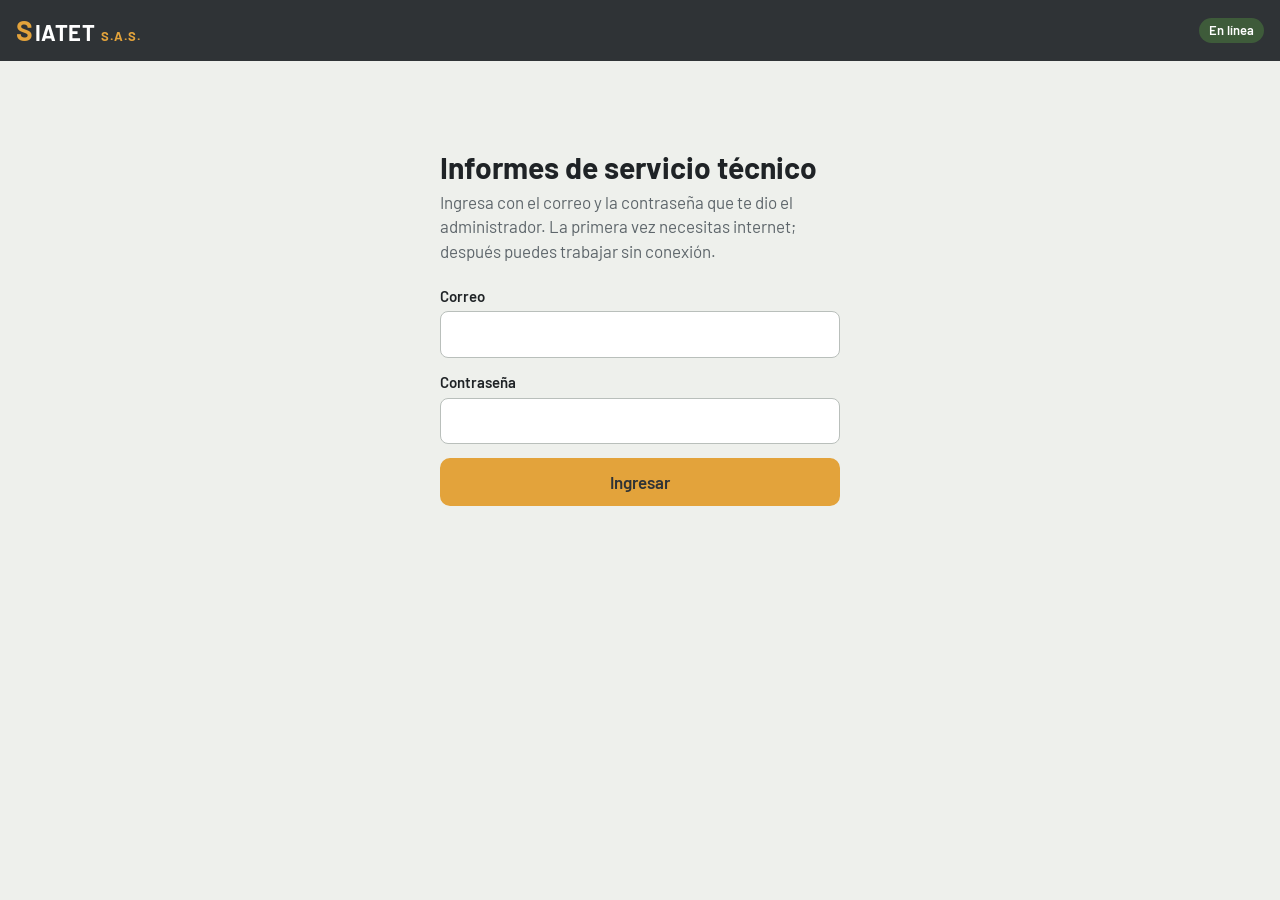
==== public/index.html @ 8f609767 "Aplicativo SIATET S.A.S." ====
<!DOCTYPE html>
<html lang="es">
<head>
  <meta charset="UTF-8">
  <meta name="viewport" content="width=device-width, initial-scale=1, viewport-fit=cover">
  <meta name="theme-color" content="#2F3336">
  <meta name="apple-mobile-web-app-capable" content="yes">
  <meta name="apple-mobile-web-app-status-bar-style" content="black-translucent">
  <meta name="apple-mobile-web-app-title" content="SIATET">
  <title>SIATET · Informes de servicio</title>
  <link rel="manifest" href="manifest.json">
  <link rel="icon" href="icons/icon-192.png">
  <link rel="apple-touch-icon" href="icons/apple-touch-icon.png">
  <link rel="stylesheet" href="css/estilos.css">
</head>
<body>
  <header class="barra">
    <div class="marca"><span class="s">S</span>IATET<small>S.A.S.</small></div>
    <span id="estado-red" class="estado-red">En línea</span>
    <a id="btn-panel" class="boton-barra" href="admin.html" hidden style="text-decoration:none">Panel</a>
    <button id="btn-cancelar" class="boton-barra" hidden>Cancelar</button>
  </header>
  <div id="barra-actualizacion" hidden>
    <span>Hay una nueva versión de la app.</span>
    <button type="button">Actualizar</button>
  </div>

  <main>
    <!-- Cargando -->
    <section id="pantalla-cargando">
      <p class="vacio">Cargando…</p>
    </section>

    <!-- Ingreso -->
    <section id="pantalla-ingreso" hidden>
      <form id="form-ingreso" class="ingreso" novalidate>
        <h1>Informes de servicio técnico</h1>
        <p>Ingresa con el correo y la contraseña que te dio el administrador. La primera vez necesitas internet; después puedes trabajar sin conexión.</p>
        <label class="campo"><span>Correo</span><input type="email" id="ing-correo" autocomplete="username" required></label>
        <label class="campo"><span>Contraseña</span><input type="password" id="ing-clave" autocomplete="current-password" required></label>
        <button class="boton primario ancho" type="submit">Ingresar</button>
      </form>
    </section>

    <!-- Inicio -->
    <section id="pantalla-inicio" hidden>
      <p class="saludo" id="saludo"></p>
      <p class="sub">Llena el informe en el sitio, pide la firma y descárgalo. Se guarda en la base de datos apenas haya internet.</p>
      <button id="btn-nuevo" class="boton primario ancho">Nuevo informe</button>
      <button id="btn-instalar" class="boton ancho instalar" hidden>Instalar la app en este dispositivo</button>
      <p id="nota-ios" class="nota" hidden>Para instalar en iPhone: toca el botón Compartir de Safari y luego “Agregar a inicio”.</p>

      <div class="resumen-sync" id="resumen-sync"></div>
      <ul class="lista" id="lista-informes"></ul>

      <div class="pie-app">
        <span id="info-formato"></span>
        <button id="btn-salir" class="boton pequeno">Cerrar sesión</button>
      </div>
    </section>

    <!-- Formulario -->
    <section id="pantalla-formulario" hidden>
      <form id="form-informe" novalidate>
        <div class="hoja"><div class="hoja-interior" id="hoja"></div></div>
        <div class="fila-botones">
          <button type="submit" class="boton primario ancho">Guardar informe</button>
        </div>
        <p class="nota">Se guarda primero en este celular. Cuando haya internet se envía solo a la base de datos.</p>
      </form>
    </section>

    <!-- Informe guardado -->
    <section id="pantalla-guardado" hidden>
      <div class="confirmacion">
        <div class="sello">✓</div>
        <h2 id="guardado-titulo"></h2>
        <p id="guardado-estado"></p>
        <div class="fila-botones" style="justify-content:center">
          <button id="btn-descargar" class="boton primario">Descargar PDF</button>
          <button id="btn-compartir" class="boton">Compartir PDF</button>
        </div>
        <div class="fila-botones" style="justify-content:center">
          <button id="btn-otro" class="boton pequeno">Hacer otro informe</button>
          <button id="btn-volver" class="boton pequeno">Volver al inicio</button>
        </div>
      </div>
    </section>
  </main>

  <dialog id="dialogo-informe">
    <h3 id="dlg-titulo"></h3>
    <p id="dlg-detalle" class="nota"></p>
    <div class="fila-botones">
      <button id="dlg-descargar" class="boton primario pequeno">Descargar PDF</button>
      <button id="dlg-compartir" class="boton pequeno">Compartir</button>
      <button id="dlg-cerrar" class="boton pequeno">Cerrar</button>
    </div>
  </dialog>

  <script src="js/libs/firebase-app-compat.js"></script>
  <script src="js/libs/firebase-auth-compat.js"></script>
  <script src="js/libs/firebase-firestore-compat.js"></script>
  <script src="js/libs/jspdf.umd.min.js"></script>
  <script src="js/libs/signature_pad.umd.min.js"></script>
  <script src="js/firebase-config.js"></script>
  <script src="js/formato-base.js"></script>
  <script src="js/comun.js"></script>
  <script src="js/pdf.js"></script>
  <script src="js/app.js"></script>
</body>
</html>
---- public/css/estilos.css ----
@font-face { font-family: "Barlow"; font-weight: 400; font-display: swap; src: url("../fonts/barlow-latin-400-normal.woff2") format("woff2"); }
@font-face { font-family: "Barlow"; font-weight: 500; font-display: swap; src: url("../fonts/barlow-latin-500-normal.woff2") format("woff2"); }
@font-face { font-family: "Barlow"; font-weight: 600; font-display: swap; src: url("../fonts/barlow-latin-600-normal.woff2") format("woff2"); }
@font-face { font-family: "Barlow"; font-weight: 700; font-display: swap; src: url("../fonts/barlow-latin-700-normal.woff2") format("woff2"); }

:root {
  color-scheme: light;
  --grafito: #2F3336;
  --naranja: #E3A33B;
  --naranja-hondo: #B87A18;
  --verde-hoja: #DCE9CF;
  --verde-linea: #3E5B3A;
  --fondo: #EEF0EC;
  --papel: #FFFFFF;
  --texto: #1F2326;
  --suave: #5E666B;
  --error: #B3261E;
  --radio: 10px;
  --seguro-arriba: env(safe-area-inset-top, 0px);
  --seguro-abajo: env(safe-area-inset-bottom, 0px);
}

* { box-sizing: border-box; }
html, body { margin: 0; }
body {
  font-family: "Barlow", system-ui, -apple-system, "Segoe UI", Roboto, sans-serif;
  font-size: 17px;
  line-height: 1.45;
  color: var(--texto);
  background: var(--fondo);
  -webkit-tap-highlight-color: transparent;
  padding-bottom: var(--seguro-abajo);
}
[hidden] { display: none !important; }
button, input, select, textarea { font: inherit; color: inherit; }
:focus-visible { outline: 3px solid var(--naranja); outline-offset: 2px; }

/* ---------- Barra superior ---------- */
.barra {
  position: sticky; top: 0; z-index: 10;
  background: var(--grafito); color: #fff;
  padding: calc(10px + var(--seguro-arriba)) 16px 10px;
  display: flex; align-items: center; gap: 12px;
}
.marca { display: flex; align-items: baseline; gap: 1px; font-weight: 700; font-size: 22px; letter-spacing: .5px; margin-right: auto; }
.marca .s { color: var(--naranja); font-size: 28px; }
.marca small { color: var(--naranja); font-size: 13px; margin-left: 5px; }
.estado-red { font-size: 13px; font-weight: 600; padding: 3px 10px; border-radius: 99px; background: #3E5B3A; }
.estado-red.sin-conexion { background: #7A4B0B; }
.boton-barra { background: none; border: 1px solid rgba(255,255,255,.35); color: #fff; border-radius: 8px; padding: 5px 10px; font-size: 14px; cursor: pointer; white-space: nowrap; text-decoration: none; }
.estado-red { white-space: nowrap; }
.acciones-barra { display: flex; gap: 8px; align-items: center; }
.barra { flex-wrap: wrap; row-gap: 10px; }
html, body { overflow-x: hidden; }
@media (max-width: 560px) {
  .marca { font-size: 20px; }
  .marca .s { font-size: 25px; }
  .marca small { font-size: 12px; }
  /* En el celular los botones del panel bajan a una segunda fila */
  .acciones-barra { width: 100%; justify-content: flex-end; }
  .acciones-barra .boton-barra { padding: 7px 14px; }
}

#barra-actualizacion {
  background: var(--naranja); color: var(--grafito);
  padding: 10px 16px; display: flex; gap: 12px; align-items: center; justify-content: space-between;
  font-weight: 600;
}
#barra-actualizacion button { background: var(--grafito); color: #fff; border: 0; border-radius: 8px; padding: 6px 14px; font-weight: 600; cursor: pointer; }

main { max-width: 760px; margin: 0 auto; padding: 18px 14px 40px; }

/* ---------- Botones ---------- */
.boton {
  display: inline-flex; align-items: center; justify-content: center; gap: 8px;
  min-height: 48px; padding: 0 20px; border-radius: var(--radio);
  border: 2px solid var(--grafito); background: var(--papel); color: var(--grafito);
  font-weight: 600; cursor: pointer; text-decoration: none;
}
.boton.primario { background: var(--naranja); border-color: var(--naranja); color: var(--grafito); }
.boton.primario:active { background: var(--naranja-hondo); }
.boton.ancho { width: 100%; }
.boton.pequeno { min-height: 36px; padding: 0 12px; font-size: 15px; }
.boton.peligro { border-color: var(--error); color: var(--error); }
.boton:disabled { opacity: .5; cursor: not-allowed; }
.fila-botones { display: flex; flex-wrap: wrap; gap: 10px; margin-top: 16px; }

/* ---------- Ingreso ---------- */
.ingreso { max-width: 400px; margin: 8vh auto 0; }
.ingreso h1 { font-size: 30px; line-height: 1.1; margin: 0 0 6px; }
.ingreso p { color: var(--suave); margin: 0 0 22px; }

/* ---------- Campos ---------- */
label.campo { display: block; margin-bottom: 14px; }
label.campo > span { display: block; font-weight: 600; font-size: 15px; margin-bottom: 4px; }
label.campo > span .req { color: var(--naranja-hondo); }
input[type=text], input[type=email], input[type=password], input[type=date], input[type=number], select, textarea {
  width: 100%; min-height: 46px; padding: 10px 12px;
  border: 1.5px solid #B9BFBB; border-radius: 8px; background: var(--papel);
}
textarea { min-height: 110px; resize: vertical; line-height: 1.4; }
input:focus, select:focus, textarea:focus { border-color: var(--verde-linea); outline: none; box-shadow: 0 0 0 3px rgba(62,91,58,.18); }
.invalido { border-color: var(--error) !important; }

/* ---------- La hoja: replica el formato en papel ---------- */
.hoja {
  background: var(--verde-hoja);
  padding: 10px;
  border-radius: 4px;
}
.hoja-interior {
  background: var(--papel);
  border: 2px solid var(--verde-linea);
  padding: 18px 16px 22px;
}
.hoja-encabezado { display: flex; align-items: center; gap: 12px; margin-bottom: 4px; }
.hoja-encabezado img { max-height: 48px; max-width: 90px; margin-left: auto; }
.hoja-nombre { font-weight: 700; font-size: 24px; line-height: 1; }
.hoja-nombre .s { color: var(--naranja); font-size: 32px; }
.hoja-nombre .resto { color: var(--naranja); font-size: 16px; }
.hoja-desc { font-size: 11px; color: var(--suave); }
.hoja-titulo { text-align: center; font-weight: 700; font-size: 18px; margin: 14px 0 12px; }
.hoja-numero { text-align: right; font-size: 14px; color: var(--verde-linea); font-weight: 600; margin-top: -8px; }

.tabla-datos { display: grid; grid-template-columns: 1fr 1fr; border-top: 1.5px solid var(--grafito); border-left: 1.5px solid var(--grafito); }
.celda { border-right: 1.5px solid var(--grafito); border-bottom: 1.5px solid var(--grafito); padding: 6px 8px; grid-column: span 2; }
.celda.media { grid-column: span 1; }
.celda label { display: block; font-weight: 600; font-size: 14px; }
.celda input { border: 0; border-bottom: 1px dashed #B9BFBB; border-radius: 0; min-height: 38px; padding: 4px 2px; background: transparent; }
.celda input:focus { box-shadow: none; border-bottom: 2px solid var(--naranja); }
@media (max-width: 520px) { .celda.media { grid-column: span 2; } }

.seccion { border: 1.5px solid var(--grafito); border-top: 0; padding: 8px; }
.seccion:first-of-type { border-top: 1.5px solid var(--grafito); margin-top: 12px; }
.seccion label { font-weight: 600; font-size: 15px; display: block; margin-bottom: 4px; }
.seccion textarea { border: 0; background: repeating-linear-gradient(transparent 0 27px, #E3E6E1 27px 28px); line-height: 28px; padding: 0 4px; min-height: 112px; }
.seccion textarea:focus { box-shadow: none; }

.firmas { display: grid; grid-template-columns: 1fr 1fr; gap: 18px; margin-top: 22px; }
@media (max-width: 640px) { .firmas { grid-template-columns: 1fr; } }
.firma h3 { font-size: 15px; font-weight: 700; margin: 0 0 6px; }
.lienzo-firma {
  position: relative; height: 170px; border: 1.5px dashed var(--suave); border-radius: 8px; background: #FAFBF9;
  touch-action: none;
}
.lienzo-firma canvas { width: 100%; height: 100%; display: block; border-radius: 8px; }
.lienzo-firma .guia { position: absolute; left: 14px; right: 14px; bottom: 34px; border-bottom: 1.5px solid var(--grafito); pointer-events: none; }
.lienzo-firma .pista { position: absolute; left: 0; right: 0; bottom: 10px; text-align: center; font-size: 13px; color: var(--suave); pointer-events: none; }
.lienzo-firma.firmado .pista { display: none; }
.firma .boton { margin-top: 6px; }
.firma label.campo { margin-top: 10px; margin-bottom: 8px; }

/* ---------- Inicio y lista de informes ---------- */
.saludo { font-size: 26px; font-weight: 700; margin: 4px 0 2px; }
.sub { color: var(--suave); margin: 0 0 18px; }
.resumen-sync { display: flex; gap: 10px; margin: 18px 0 8px; font-size: 15px; color: var(--suave); }
.lista { list-style: none; padding: 0; margin: 0; border-top: 1px solid #D5DAD3; }
.informe-item {
  display: grid; grid-template-columns: 1fr auto; gap: 2px 12px; align-items: center;
  padding: 12px 4px; border-bottom: 1px solid #D5DAD3; cursor: pointer; background: none; width: 100%; text-align: left; border-left: 0; border-right: 0; border-top: 0;
}
.informe-item:hover { background: rgba(255,255,255,.6); }
.informe-item .num { font-weight: 700; }
.informe-item .det { grid-column: 1; color: var(--suave); font-size: 15px; }
.chip { font-size: 13px; font-weight: 600; padding: 2px 10px; border-radius: 99px; white-space: nowrap; grid-row: span 2; }
.chip.pendiente { background: #FBE9C8; color: #7A4B0B; }
.chip.sincronizado { background: #D9EBD3; color: #2D4A2A; }
.vacio { padding: 28px 8px; color: var(--suave); text-align: center; }

.pie-app { margin-top: 28px; font-size: 13px; color: var(--suave); display: flex; justify-content: space-between; flex-wrap: wrap; gap: 8px; }
.instalar { margin-top: 12px; }

/* ---------- Informe guardado ---------- */
.confirmacion { text-align: center; padding-top: 6vh; }
.confirmacion .sello {
  width: 84px; height: 84px; margin: 0 auto 16px; border-radius: 50%;
  background: var(--naranja); color: var(--grafito); display: grid; place-items: center; font-size: 42px; font-weight: 700;
}
.confirmacion h2 { margin: 0 0 6px; font-size: 26px; }
.confirmacion p { color: var(--suave); margin: 0 auto 8px; max-width: 420px; }

/* ---------- Modal ---------- */
dialog { border: 0; border-radius: 12px; padding: 20px; max-width: 420px; width: calc(100% - 32px); }
dialog::backdrop { background: rgba(31,35,38,.55); }
dialog h3 { margin: 0 0 6px; }

/* ---------- Avisos ---------- */
#avisos { position: fixed; left: 12px; right: 12px; bottom: calc(16px + var(--seguro-abajo)); z-index: 50; display: grid; gap: 8px; justify-items: center; pointer-events: none; }
.aviso { background: var(--grafito); color: #fff; padding: 10px 16px; border-radius: 8px; max-width: 520px; font-weight: 500; box-shadow: 0 4px 16px rgba(0,0,0,.2); }
.aviso-error { background: var(--error); }
.aviso-ok { background: var(--verde-linea); }

/* ---------- Panel de administración ---------- */
.pestanas { display: flex; gap: 4px; border-bottom: 2px solid var(--grafito); margin-bottom: 18px; overflow-x: auto; }
.pestanas button { background: none; border: 0; padding: 10px 16px; font-weight: 600; color: var(--suave); cursor: pointer; border-radius: 8px 8px 0 0; white-space: nowrap; }
.pestanas button[aria-selected=true] { background: var(--grafito); color: #fff; }
.bloque { background: var(--papel); border-radius: var(--radio); padding: 16px; margin-bottom: 16px; border: 1px solid #D5DAD3; }
.bloque h2 { font-size: 19px; margin: 0 0 4px; }
.bloque > p { color: var(--suave); margin: 0 0 14px; font-size: 15px; }
.rejilla { display: grid; grid-template-columns: repeat(auto-fit, minmax(200px, 1fr)); gap: 0 14px; }
.editor-fila { display: grid; grid-template-columns: 1fr 120px 130px auto; gap: 8px; align-items: center; padding: 8px 0; border-bottom: 1px solid #E6E9E4; }
.editor-fila.seccion-fila { grid-template-columns: 1fr 100px auto; }
.editor-fila .acciones { display: flex; gap: 4px; align-items: center; }
.editor-fila .acciones button { width: 36px; height: 36px; border-radius: 8px; border: 1px solid #B9BFBB; background: #fff; cursor: pointer; font-size: 16px; }
.editor-fila .acciones button.quitar { color: var(--error); }
.editor-fila .oblig { font-size: 13px; display: flex; align-items: center; gap: 4px; white-space: nowrap; }
.editor-fila input, .editor-fila select { min-height: 40px; padding: 6px 8px; }
@media (max-width: 640px) {
  .editor-fila, .editor-fila.seccion-fila { grid-template-columns: 1fr 1fr; }
  .editor-fila > :first-child { grid-column: span 2; }
}
.colores { display: flex; gap: 16px; flex-wrap: wrap; }
.colores label { display: flex; align-items: center; gap: 8px; font-size: 15px; }
.colores input[type=color] { width: 44px; height: 36px; border: 1px solid #B9BFBB; border-radius: 6px; padding: 2px; background: #fff; }
.logo-vista { max-height: 70px; max-width: 160px; display: block; margin: 6px 0 10px; }
.version-actual { font-weight: 700; color: var(--verde-linea); }
.tabla-informes { width: 100%; border-collapse: collapse; font-size: 15px; }
.tabla-informes th, .tabla-informes td { text-align: left; padding: 8px 6px; border-bottom: 1px solid #E6E9E4; vertical-align: top; }
.tabla-informes th { font-size: 13px; color: var(--suave); }
.desplazable { overflow-x: auto; }
.nota { font-size: 14px; color: var(--suave); }

@media (prefers-reduced-motion: no-preference) {
  .confirmacion .sello { animation: sello .45s cubic-bezier(.2,1.4,.4,1); }
  @keyframes sello { from { transform: scale(.4) rotate(-20deg); opacity: 0; } to { transform: none; opacity: 1; } }
}
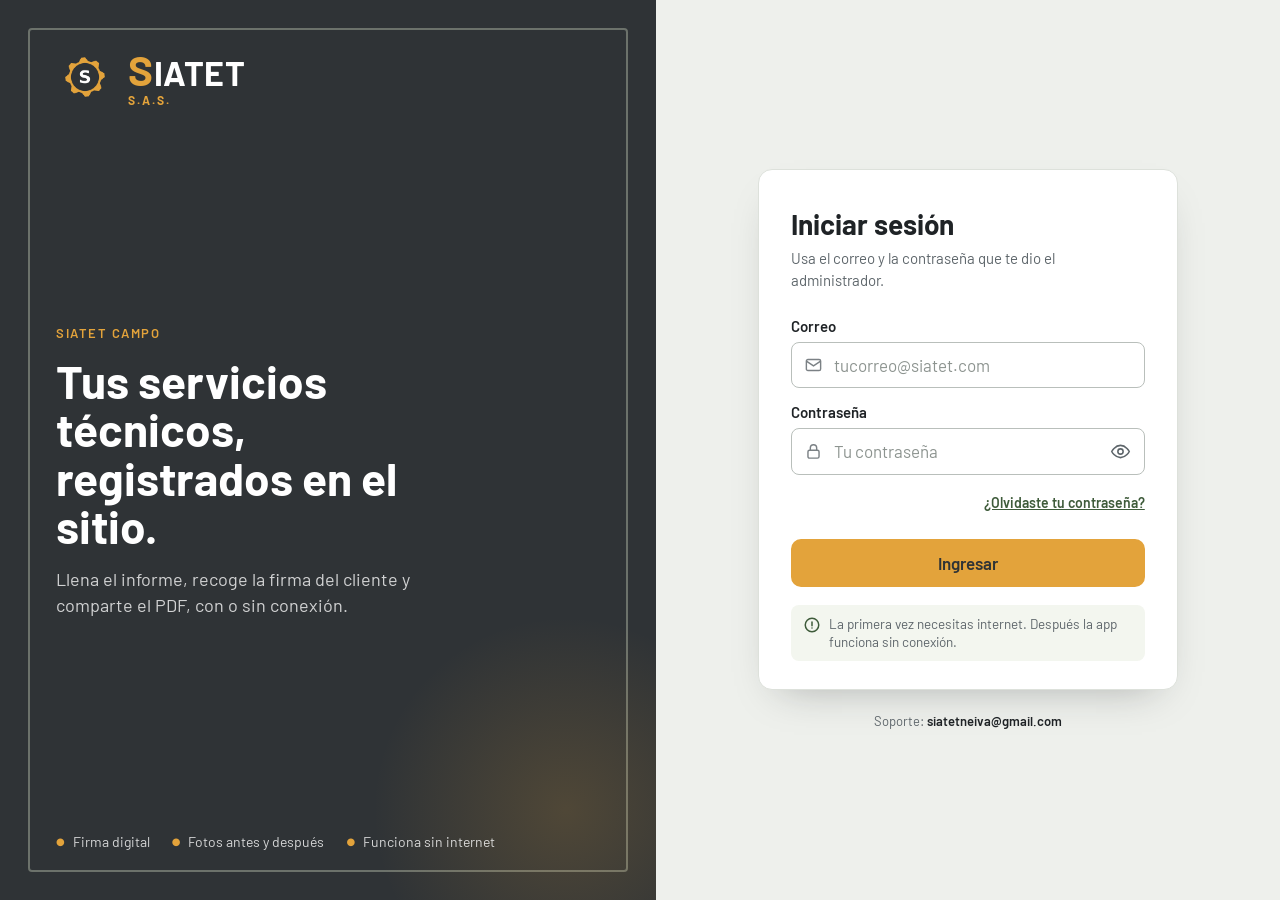
==== commit 6b45dcee: "Versión 1.13.3: version mas actualizada" ====
--- a/public/index.html
+++ b/public/index.html
@@ -14,48 +14,276 @@
   <link rel="stylesheet" href="css/estilos.css">
 </head>
 <body>
+  <svg width="0" height="0" style="position:absolute" aria-hidden="true">
+    <symbol id="i-menu" viewBox="0 0 24 24"><path d="M4 7h16M4 12h16M4 17h16"/></symbol>
+    <symbol id="i-cerrar" viewBox="0 0 24 24"><path d="M6 6l12 12M18 6L6 18"/></symbol>
+    <symbol id="i-tablero" viewBox="0 0 24 24"><rect x="3" y="3" width="8" height="10" rx="1.5"/><rect x="13" y="3" width="8" height="6" rx="1.5"/><rect x="13" y="11" width="8" height="10" rx="1.5"/><rect x="3" y="15" width="8" height="6" rx="1.5"/></symbol>
+    <symbol id="i-informe" viewBox="0 0 24 24"><path d="M14 3H7a2 2 0 0 0-2 2v14a2 2 0 0 0 2 2h10a2 2 0 0 0 2-2V8z"/><path d="M14 3v5h5M12 11v6M9 14h6"/></symbol>
+    <symbol id="i-escudo" viewBox="0 0 24 24"><path d="M12 3l8 3v6c0 4.500-3.200 8-8 9-4.800-1-8-4.500-8-9V6z"/><path d="M9 12l2 2 4-4"/></symbol>
+    <symbol id="i-reloj" viewBox="0 0 24 24"><circle cx="12" cy="12" r="9"/><path d="M12 7v5l3 2"/></symbol>
+    <symbol id="i-flecha" viewBox="0 0 24 24"><path d="M6 9l6 6 6-6"/></symbol>
+    <symbol id="i-qr" viewBox="0 0 24 24"><rect x="3" y="3" width="7" height="7" rx="1"/><rect x="14" y="3" width="7" height="7" rx="1"/><rect x="3" y="14" width="7" height="7" rx="1"/><path d="M14 14h3v3M21 14v7h-4M14 21v-1"/></symbol>
+    <symbol id="i-check" viewBox="0 0 24 24"><circle cx="12" cy="12" r="9"/><path d="M8 12l3 3 5-6"/></symbol>
+    <symbol id="i-lapiz" viewBox="0 0 24 24"><path d="M4 20h4L19 9l-4-4L4 16z"/><path d="M13 7l4 4"/></symbol>
+    <symbol id="i-personas" viewBox="0 0 24 24"><circle cx="9" cy="8" r="3.5"/><path d="M2.500 20a6.500 6.500 0 0 1 13 0M16 4.800a3.500 3.500 0 0 1 0 6.400M18 14.500a6.500 6.500 0 0 1 3.500 5.500"/></symbol>
+    <symbol id="i-barras" viewBox="0 0 24 24"><path d="M4 20V4M4 20h16M8 16v-4M12 16V8M16 16v-6"/></symbol>
+    <symbol id="i-permiso" viewBox="0 0 24 24"><rect x="3" y="5" width="18" height="16" rx="2"/><path d="M3 10h18M8 3v4M16 3v4M9 15l2 2 4-4"/></symbol>
+    <symbol id="i-salir" viewBox="0 0 24 24"><path d="M10 4H6a2 2 0 0 0-2 2v12a2 2 0 0 0 2 2h4M15 8l4 4-4 4M19 12H9"/></symbol>
+    <symbol id="i-incapacidad" viewBox="0 0 24 24"><rect x="4" y="3" width="16" height="18" rx="2"/><path d="M12 8v6M9 11h6M8 17h8"/></symbol>
+    <symbol id="i-mas" viewBox="0 0 24 24"><path d="M12 5v14M5 12h14"/></symbol>
+  </svg>
   <header class="barra">
+    <button id="btn-menu" class="boton-menu" type="button" aria-label="Abrir menú" aria-controls="menu" aria-expanded="false" hidden><svg class="icono" aria-hidden="true"><use href="#i-menu"/></svg></button>
     <div class="marca"><span class="s">S</span>IATET<small>S.A.S.</small></div>
     <span id="estado-red" class="estado-red">En línea</span>
-    <a id="btn-panel" class="boton-barra" href="admin.html" hidden style="text-decoration:none">Panel</a>
     <button id="btn-cancelar" class="boton-barra" hidden>Cancelar</button>
   </header>
+  <div id="menu-fondo" class="menu-fondo" hidden></div>
+  <nav id="menu" class="menu" aria-label="Menú principal">
+    <div class="menu-cabeza">
+      <div class="menu-cabeza-fila">
+        <div class="marca"><span class="s">S</span>IATET</div>
+        <button id="menu-cerrar" class="boton-menu" type="button" aria-label="Cerrar menú"><svg class="icono" aria-hidden="true"><use href="#i-cerrar"/></svg></button>
+      </div>
+      <div class="menu-usuario">
+        <span class="menu-iniciales" id="menu-iniciales" aria-hidden="true"></span>
+        <div><div class="menu-nombre" id="menu-nombre"></div><div class="menu-rol" id="menu-rol"></div></div>
+      </div>
+    </div>
+    <div class="menu-lista">
+      <button class="menu-item" type="button" data-ir="inicio"><svg class="icono" aria-hidden="true"><use href="#i-tablero"/></svg><span>Dashboard</span></button>
+      <button class="menu-item" type="button" data-ir="nuevo"><svg class="icono" aria-hidden="true"><use href="#i-informe"/></svg><span>Nuevo informe</span></button>
+      <button class="menu-item" type="button" data-submenu="sub-horario" aria-expanded="false"><svg class="icono" aria-hidden="true"><use href="#i-reloj"/></svg><span>Registro de horario</span><svg class="icono" aria-hidden="true"><use href="#i-flecha"/></svg></button>
+      <div id="sub-horario" class="menu-sub" hidden>
+        <button class="menu-item" type="button" data-ir="horario-qr"><svg class="icono" aria-hidden="true"><use href="#i-qr"/></svg><span>Marcar con código QR</span></button>
+        <button class="menu-item" type="button" data-ir="horario-manual"><svg class="icono" aria-hidden="true"><use href="#i-check"/></svg><span>Marcar sin QR</span></button>
+      </div>
+      <button class="menu-item" type="button" data-ir="permisos"><svg class="icono" aria-hidden="true"><use href="#i-permiso"/></svg><span>Permiso laboral</span></button>
+      <button class="menu-item" type="button" data-ir="incapacidades"><svg class="icono" aria-hidden="true"><use href="#i-incapacidad"/></svg><span>Incapacidades</span></button>
+      <a id="btn-panel" class="menu-item" href="admin.html" hidden><svg class="icono" aria-hidden="true"><use href="#i-lapiz"/></svg><span>Panel de administración</span></a>
+    </div>
+    <div class="menu-pie">
+      <button id="btn-salir" class="menu-item salir" type="button"><svg class="icono" aria-hidden="true"><use href="#i-salir"/></svg><span>Cerrar sesión</span></button>
+    </div>
+  </nav>
   <div id="barra-actualizacion" hidden>
     <span>Hay una nueva versión de la app.</span>
     <button type="button">Actualizar</button>
   </div>
 
+  <!-- Ingreso: panel de marca + formulario -->
+  <section id="pantalla-ingreso" class="login" hidden>
+    <div class="login-marca">
+      <div class="login-logo">
+        <img src="icons/icon-192.png" alt="">
+        <div class="login-nombre"><span class="s">S</span>IATET<small>S.A.S.</small></div>
+      </div>
+      <div class="login-mensaje">
+        <span class="login-etiqueta">SIATET CAMPO</span>
+        <h1>Tus servicios técnicos, registrados en el sitio.</h1>
+        <p>Llena el informe, recoge la firma del cliente y comparte el PDF, con o sin conexión.</p>
+      </div>
+      <div class="login-puntos"><span>Firma digital</span><span>Fotos antes y después</span><span>Funciona sin internet</span></div>
+    </div>
+
+    <div class="login-lado">
+      <form id="form-ingreso" class="login-tarjeta" novalidate>
+        <h2>Iniciar sesión</h2>
+        <p class="login-sub">Usa el correo y la contraseña que te dio el administrador.</p>
+        <label class="campo"><span>Correo</span>
+          <div class="campo-icono">
+            <svg viewBox="0 0 24 24" aria-hidden="true"><rect x="3" y="5" width="18" height="14" rx="2"/><path d="M3 7l9 6 9-6"/></svg>
+            <input type="email" id="ing-correo" autocomplete="username" placeholder="tucorreo@siatet.com" required>
+          </div>
+        </label>
+        <label class="campo"><span>Contraseña</span>
+          <div class="campo-icono">
+            <svg viewBox="0 0 24 24" aria-hidden="true"><rect x="5" y="11" width="14" height="10" rx="2"/><path d="M8 11V8a4 4 0 0 1 8 0v3"/></svg>
+            <input type="password" id="ing-clave" autocomplete="current-password" placeholder="Tu contraseña" required>
+            <button type="button" id="ing-ojo" class="login-ojo" aria-label="Mostrar la contraseña" aria-pressed="false">
+              <svg viewBox="0 0 24 24" aria-hidden="true"><path d="M2 12s3.500-7 10-7 10 7 10 7-3.500 7-10 7S2 12 2 12z"/><circle cx="12" cy="12" r="3"/><path class="tachado" d="M4 4l16 16"/></svg>
+            </button>
+          </div>
+        </label>
+        <button type="button" id="ing-olvido" class="login-olvido">¿Olvidaste tu contraseña?</button>
+        <button id="ing-entrar" class="boton primario ancho" type="submit">Ingresar</button>
+        <div class="login-nota">
+          <svg viewBox="0 0 24 24" aria-hidden="true"><circle cx="12" cy="12" r="9"/><path d="M12 8v5M12 16h.01"/></svg>
+          <span>La primera vez necesitas internet. Después la app funciona sin conexión.</span>
+        </div>
+      </form>
+      <p class="login-pie"><span id="ing-version"></span>Soporte: <b id="ing-soporte"></b></p>
+    </div>
+  </section>
+
   <main>
     <!-- Cargando -->
     <section id="pantalla-cargando">
       <p class="vacio">Cargando…</p>
     </section>
 
-    <!-- Ingreso -->
-    <section id="pantalla-ingreso" hidden>
-      <form id="form-ingreso" class="ingreso" novalidate>
-        <h1>Informes de servicio técnico</h1>
-        <p>Ingresa con el correo y la contraseña que te dio el administrador. La primera vez necesitas internet; después puedes trabajar sin conexión.</p>
-        <label class="campo"><span>Correo</span><input type="email" id="ing-correo" autocomplete="username" required></label>
-        <label class="campo"><span>Contraseña</span><input type="password" id="ing-clave" autocomplete="current-password" required></label>
-        <button class="boton primario ancho" type="submit">Ingresar</button>
-      </form>
-    </section>
-
     <!-- Inicio -->
     <section id="pantalla-inicio" hidden>
-      <p class="saludo" id="saludo"></p>
-      <p class="sub">Llena el informe en el sitio, pide la firma y descárgalo. Se guarda en la base de datos apenas haya internet.</p>
-      <button id="btn-nuevo" class="boton primario ancho">Nuevo informe</button>
+      <h1 class="saludo" id="saludo"></h1>
+      <p class="sub">Este es el registro de los informes que has hecho.</p>
+      <div class="tarjetas">
+        <div class="tarjeta destacada"><span class="tarjeta-titulo">Total</span><strong id="t-total">0</strong><span class="tarjeta-pie">informes</span></div>
+        <div class="tarjeta"><span class="tarjeta-titulo">Este mes</span><strong id="t-mes">0</strong><span class="tarjeta-pie">informes</span></div>
+        <div class="tarjeta"><span class="tarjeta-titulo">Hoy</span><strong id="t-hoy">0</strong><span class="tarjeta-pie">informes</span></div>
+      </div>
+      <button id="btn-nuevo" class="boton primario ancho"><svg class="icono" aria-hidden="true"><use href="#i-mas"/></svg>Nuevo informe</button>
       <button id="btn-instalar" class="boton ancho instalar" hidden>Instalar la app en este dispositivo</button>
       <p id="nota-ios" class="nota" hidden>Para instalar en iPhone: toca el botón Compartir de Safari y luego “Agregar a inicio”.</p>
 
+      <h2 class="titulo-seccion">Historial</h2>
       <div class="resumen-sync" id="resumen-sync"></div>
       <ul class="lista" id="lista-informes"></ul>
-
-      <div class="pie-app">
-        <span id="info-formato"></span>
-        <button id="btn-salir" class="boton pequeno">Cerrar sesión</button>
+    </section>
+
+    <!-- Registro de horario -->
+    <section id="pantalla-horario" hidden>
+      <h1 class="saludo" id="h-titulo">Registro de horario</h1>
+      <p class="sub" id="h-fecha"></p>
+      <div class="tarjetas dos">
+        <div class="tarjeta"><span class="tarjeta-titulo">Entrada</span><strong id="h-entrada">Sin marcar</strong></div>
+        <div class="tarjeta"><span class="tarjeta-titulo">Salida</span><strong id="h-salida">Sin marcar</strong></div>
+      </div>
+      <p class="estado-horario" id="h-estado"></p>
+      <label class="campo"><span>Kilometraje del vehículo (opcional)</span>
+        <input type="number" id="h-km" min="0" step="1" inputmode="numeric" placeholder="Lectura del odómetro al marcar"></label>
+
+      <div id="h-modo-qr">
+        <button id="h-escanear" class="boton primario ancho" type="button">Escanear código</button>
+        <div id="h-camara" class="camara" hidden>
+          <video id="h-video" playsinline muted></video>
+          <div class="camara-marco" aria-hidden="true"></div>
+          <button id="h-cancelar-camara" class="boton pequeno" type="button">Cancelar</button>
+        </div>
+        <p class="nota">Apunta la cámara al código QR que está pegado en el sitio. La marcación se guarda sola al leerlo.</p>
+      </div>
+
+      <form id="h-modo-manual" novalidate hidden>
+        <label class="campo"><span>Lugar o motivo <span class="req">*</span></span>
+          <input type="text" id="h-nota" maxlength="120" placeholder="Ej.: Sede del cliente, no hay código QR"></label>
+        <button id="h-marcar" class="boton primario ancho" type="submit">Marcar</button>
+        <p class="nota">Usa esta opción cuando en el sitio no haya código QR. El administrador verá que se marcó sin QR.</p>
+      </form>
+
+      <h2 class="titulo-seccion">Mis marcaciones recientes</h2>
+      <ul class="lista" id="h-lista"></ul>
+    </section>
+
+    <!-- Permisos laborales: lista -->
+    <section id="pantalla-permisos" hidden>
+      <h1 class="saludo">Permiso laboral</h1>
+      <p class="sub">Pide el permiso desde aquí. La empresa lo responde y verás el resultado en esta lista.</p>
+      <button id="per-nuevo" class="boton primario ancho" type="button"><svg class="icono" aria-hidden="true"><use href="#i-mas"/></svg>Solicitar permiso</button>
+      <h2 class="titulo-seccion">Mis solicitudes</h2>
+      <ul class="lista" id="per-lista"></ul>
+    </section>
+
+    <!-- Permisos laborales: formato -->
+    <section id="pantalla-permiso" hidden>
+      <form id="form-permiso" novalidate>
+        <div class="hoja"><div class="hoja-interior">
+          <div class="hoja-titulo" style="margin-top:0">FORMATO SOLICITUD DE PERMISO</div>
+          <label class="campo"><span>Nombres y apellidos <span class="req">*</span></span><input type="text" id="per-nombre" required></label>
+          <div class="rejilla">
+            <label class="campo"><span>Cargo <span class="req">*</span></span><input type="text" id="per-cargo" required></label>
+            <label class="campo"><span>Fecha de elaboración <span class="req">*</span></span><input type="date" id="per-elaboracion" required></label>
+          </div>
+          <h3 class="subtitulo-hoja">Fechas del permiso</h3>
+          <div class="rejilla">
+            <label class="campo"><span>Desde <span class="req">*</span></span><input type="datetime-local" id="per-desde" required></label>
+            <label class="campo"><span>Hasta <span class="req">*</span></span><input type="datetime-local" id="per-hasta" required></label>
+          </div>
+          <h3 class="subtitulo-hoja">Tiempo que necesitas</h3>
+          <div class="rejilla">
+            <label class="campo"><span>Días</span><input type="number" id="per-dias" min="0" step="1" value="0"></label>
+            <label class="campo"><span>Horas</span><input type="number" id="per-horas" min="0" step="0.5" value="0"></label>
+          </div>
+          <label class="campo"><span>Descripción del permiso <span class="req">*</span></span><textarea id="per-descripcion" required></textarea></label>
+          <label class="campo"><span>Observaciones</span><textarea id="per-observaciones" style="min-height:70px"></textarea></label>
+
+          <fieldset class="autorizacion destacada">
+            <legend>Autorizo que después de que sea concedido el permiso, es responsabilidad del trabajador si algo le llega a suceder por fuera de la empresa. <span class="req">*</span></legend>
+            <div class="opciones">
+              <label><input type="radio" name="per-responsabilidad" value="SI"> Sí</label>
+              <label><input type="radio" name="per-responsabilidad" value="NO"> No</label>
+            </div>
+          </fieldset>
+          <fieldset class="autorizacion">
+            <legend>Autorizo a la empresa para que me descuente las horas de permiso en la nómina que corresponda. <span class="req">*</span></legend>
+            <div class="opciones">
+              <label><input type="radio" name="per-descuento" value="SI"> Sí</label>
+              <label><input type="radio" name="per-descuento" value="NO"> No</label>
+            </div>
+            <p class="nota">En caso de marcar “No” se debe presentar la debida justificación al departamento administrativo de la empresa en el término de tres (3) días hábiles.</p>
+          </fieldset>
+
+          <div class="firma">
+            <h3>FIRMA DEL TRABAJADOR <span class="req">*</span></h3>
+            <div class="lienzo-firma" id="per-lienzo"><canvas></canvas><div class="guia"></div><div class="pista">Firma aquí</div></div>
+            <button type="button" class="boton pequeno" id="per-borrar-firma">Borrar firma</button>
+          </div>
+        </div></div>
+        <div class="fila-botones">
+          <button type="submit" class="boton primario ancho">Enviar solicitud</button>
+          <button type="button" id="per-cancelar" class="boton ancho">Cancelar</button>
+        </div>
+      </form>
+    </section>
+
+    <!-- Incapacidades: lista -->
+    <section id="pantalla-incapacidades" hidden>
+      <h1 class="saludo">Incapacidades</h1>
+      <p class="sub">Registra tu incapacidad y adjunta el documento escaneado. La empresa le da el aval y verás el resultado en esta lista.</p>
+      <button id="inc-nueva" class="boton primario ancho" type="button"><svg class="icono" aria-hidden="true"><use href="#i-mas"/></svg>Registrar incapacidad</button>
+      <h2 class="titulo-seccion">Mis incapacidades</h2>
+      <ul class="lista" id="inc-lista"></ul>
+    </section>
+
+    <!-- Incapacidades: formulario -->
+    <section id="pantalla-incapacidad" hidden>
+      <form id="form-incapacidad" novalidate>
+        <div class="hoja"><div class="hoja-interior">
+          <div class="hoja-titulo" style="margin-top:0">REGISTRO DE INCAPACIDAD</div>
+          <label class="campo"><span>Nombres y apellidos <span class="req">*</span></span><input type="text" id="inc-nombre" required></label>
+          <div class="rejilla">
+            <label class="campo"><span>Tipo de incapacidad <span class="req">*</span></span><select id="inc-tipo" required></select></label>
+            <label class="campo"><span>EPS o ARL que la expidió <span class="req">*</span></span><input type="text" id="inc-entidad" required placeholder="Ej.: Nueva EPS"></label>
+          </div>
+          <h3 class="subtitulo-hoja">Fechas de la incapacidad</h3>
+          <div class="rejilla">
+            <label class="campo"><span>Desde <span class="req">*</span></span><input type="date" id="inc-desde" required></label>
+            <label class="campo"><span>Hasta <span class="req">*</span></span><input type="date" id="inc-hasta" required></label>
+          </div>
+          <p class="nota" id="inc-dias" style="margin-top:-4px"></p>
+          <label class="campo"><span>Número de la incapacidad (si lo tiene)</span><input type="text" id="inc-numero" maxlength="40"></label>
+          <label class="campo"><span>Observaciones</span><textarea id="inc-observaciones" style="min-height:70px" placeholder="Ej.: prórroga de la incapacidad anterior"></textarea></label>
+
+          <h3 class="subtitulo-hoja">Documento de la incapacidad <span class="req">*</span></h3>
+          <p class="nota" id="inc-archivos-nota"></p>
+          <ul class="lista-archivos" id="inc-archivos"></ul>
+          <div class="fila-botones" style="margin-top:8px">
+            <label class="boton pequeno boton-archivo">Tomar foto<input type="file" id="inc-camara" accept="image/*" capture="environment" hidden></label>
+            <label class="boton pequeno boton-archivo">Elegir PDF o fotos<input type="file" id="inc-elegir" accept="application/pdf,image/*" multiple hidden></label>
+          </div>
+        </div></div>
+        <div class="fila-botones">
+          <button type="submit" class="boton primario ancho">Enviar incapacidad</button>
+          <button type="button" id="inc-cancelar" class="boton ancho">Cancelar</button>
+        </div>
+      </form>
+    </section>
+
+    <!-- Secciones que todavía no están disponibles -->
+    <section id="pantalla-seccion" hidden>
+      <div class="proximamente">
+        <span class="etiqueta">Próximamente</span>
+        <h1 id="sec-titulo"></h1>
+        <p id="sec-texto"></p>
+        <button id="btn-sec-volver" class="boton" type="button">Volver al dashboard</button>
       </div>
     </section>
 
@@ -64,10 +292,24 @@
       <form id="form-informe" novalidate>
         <div class="hoja"><div class="hoja-interior" id="hoja"></div></div>
         <div class="fila-botones">
-          <button type="submit" class="boton primario ancho">Guardar informe</button>
-        </div>
-        <p class="nota">Se guarda primero en este celular. Cuando haya internet se envía solo a la base de datos.</p>
+          <button type="submit" class="boton primario ancho">Revisar y guardar</button>
+          <button type="button" id="btn-pendiente" class="boton ancho">Dejar pendiente</button>
+        </div>
+        <p class="nota">Antes de guardar verás el informe completo para revisarlo. Usa “Dejar pendiente” si el cliente no puede firmar o el servicio no ha terminado: podrás continuarlo después.</p>
       </form>
+    </section>
+
+    <!-- Revisión antes de guardar -->
+    <section id="pantalla-revision" hidden>
+      <h1 class="saludo">Revisa el informe</h1>
+      <p class="sub">Todavía no se ha guardado. Si algo está mal, vuelve a editarlo.</p>
+      <div class="hoja"><div class="hoja-interior revision" id="revision"></div></div>
+      <div class="fila-botones">
+        <button id="btn-confirmar" class="boton primario ancho" type="button">Confirmar y guardar</button>
+        <button id="btn-editar" class="boton" type="button">Volver a editar</button>
+        <button id="btn-pdf-previo" class="boton" type="button">Ver en PDF</button>
+      </div>
+      <p class="nota">Al confirmar se guarda en este celular y se envía a la base de datos cuando haya internet. Después de guardado no se puede modificar.</p>
     </section>
 
     <!-- Informe guardado -->
@@ -81,21 +323,74 @@
           <button id="btn-compartir" class="boton">Compartir PDF</button>
         </div>
         <div class="fila-botones" style="justify-content:center">
+          <button id="btn-igual" class="boton pequeno">Hacer otro igual</button>
           <button id="btn-otro" class="boton pequeno">Hacer otro informe</button>
           <button id="btn-volver" class="boton pequeno">Volver al inicio</button>
         </div>
       </div>
     </section>
   </main>
+
+  <dialog id="dialogo-visor" class="dialogo-visor" aria-labelledby="visor-titulo">
+    <div class="visor-cabeza">
+      <h3 id="visor-titulo">Informe</h3>
+      <div class="fila-botones" style="margin:0">
+        <button id="visor-descargar" class="boton primario pequeno" type="button">Descargar PDF</button>
+        <button id="visor-cerrar" class="boton pequeno" type="button">Cerrar</button>
+      </div>
+    </div>
+    <div id="visor-paginas" class="visor-paginas"></div>
+  </dialog>
 
   <dialog id="dialogo-informe">
     <h3 id="dlg-titulo"></h3>
     <p id="dlg-detalle" class="nota"></p>
     <div class="fila-botones">
-      <button id="dlg-descargar" class="boton primario pequeno">Descargar PDF</button>
+      <button id="dlg-continuar" class="boton primario pequeno">Continuar informe</button>
+      <button id="dlg-ver" class="boton primario pequeno">Ver informe</button>
+      <button id="dlg-descargar" class="boton pequeno">Descargar PDF</button>
       <button id="dlg-compartir" class="boton pequeno">Compartir</button>
+      <button id="dlg-copiar" class="boton pequeno">Copiar en uno nuevo</button>
       <button id="dlg-cerrar" class="boton pequeno">Cerrar</button>
     </div>
+  </dialog>
+
+  <dialog id="dialogo-permiso">
+    <h3 id="pdl-titulo"></h3>
+    <p id="pdl-detalle" class="nota"></p>
+    <div class="fila-botones">
+      <button id="pdl-pdf" class="boton primario pequeno" type="button">Descargar PDF</button>
+      <button id="pdl-retirar" class="boton pequeno peligro" type="button">Retirar solicitud</button>
+      <button id="pdl-cerrar" class="boton pequeno" type="button">Cerrar</button>
+    </div>
+  </dialog>
+
+  <dialog id="dialogo-incapacidad" class="dialogo-ancho">
+    <h3 id="idl-titulo"></h3>
+    <p id="idl-detalle" class="nota"></p>
+    <div id="idl-documentos" class="docs-incapacidad"></div>
+    <div class="fila-botones">
+      <button id="idl-retirar" class="boton pequeno peligro" type="button">Retirar</button>
+      <button id="idl-cerrar" class="boton pequeno" type="button">Cerrar</button>
+    </div>
+  </dialog>
+
+  <dialog id="dialogo-pendiente">
+    <h3>Dejar el informe pendiente</h3>
+    <p class="nota">Se guarda como está y queda en rojo en tu lista. Lo abres desde ahí para continuarlo y pedir la firma.</p>
+    <form id="form-pendiente" novalidate>
+      <label class="campo"><span>Motivo</span>
+        <select id="pen-motivo">
+          <option>El cliente no puede firmar</option>
+          <option>El servicio no se ha terminado</option>
+          <option>Otro motivo</option>
+        </select></label>
+      <label class="campo"><span>Nota (opcional)</span><input type="text" id="pen-nota" maxlength="120" placeholder="Ej.: falta un repuesto, vuelvo mañana"></label>
+      <div class="fila-botones">
+        <button class="boton primario pequeno" type="submit">Guardar como pendiente</button>
+        <button id="pen-cancelar" class="boton pequeno" type="button">Cancelar</button>
+      </div>
+    </form>
   </dialog>
 
   <script src="js/libs/firebase-app-compat.js"></script>
@@ -103,10 +398,18 @@
   <script src="js/libs/firebase-firestore-compat.js"></script>
   <script src="js/libs/jspdf.umd.min.js"></script>
   <script src="js/libs/signature_pad.umd.min.js"></script>
+  <script src="js/libs/jsqr.min.js"></script>
   <script src="js/firebase-config.js"></script>
   <script src="js/formato-base.js"></script>
   <script src="js/comun.js"></script>
+  <script src="js/menu.js"></script>
   <script src="js/pdf.js"></script>
+  <script src="js/horas.js"></script>
+  <script src="js/horario.js"></script>
+  <script src="js/permiso-base.js"></script>
+  <script src="js/permisos.js"></script>
+  <script src="js/incapacidad-base.js"></script>
+  <script src="js/incapacidades.js"></script>
   <script src="js/app.js"></script>
 </body>
-</html>+</html>
--- a/public/css/estilos.css
+++ b/public/css/estilos.css
@@ -114,7 +114,9 @@
   padding: 18px 16px 22px;
 }
 .hoja-encabezado { display: flex; align-items: center; gap: 12px; margin-bottom: 4px; }
-.hoja-encabezado img { max-height: 48px; max-width: 90px; margin-left: auto; }
+.hoja-logos { display: flex; align-items: center; gap: 8px; margin-left: auto; flex: none; }
+.hoja-logos:empty { display: none; }
+.hoja-encabezado img { max-height: 48px; max-width: 90px; }
 .hoja-nombre { font-weight: 700; font-size: 24px; line-height: 1; }
 .hoja-nombre .s { color: var(--naranja); font-size: 32px; }
 .hoja-nombre .resto { color: var(--naranja); font-size: 16px; }
@@ -223,4 +225,291 @@
 @media (prefers-reduced-motion: no-preference) {
   .confirmacion .sello { animation: sello .45s cubic-bezier(.2,1.4,.4,1); }
   @keyframes sello { from { transform: scale(.4) rotate(-20deg); opacity: 0; } to { transform: none; opacity: 1; } }
-}+}
+
+/* ---------- Registro fotográfico ---------- */
+.fotos-bloque { border: 1.5px solid var(--grafito); border-top: 0; padding: 10px 8px 12px; }
+.fotos-bloque h3 { font-size: 15px; margin: 0 0 8px; }
+.fotos-grupo { margin-bottom: 12px; }
+.fotos-grupo h4 { font-size: 15px; margin: 0 0 6px; }
+.fotos-lista { display: grid; grid-template-columns: repeat(auto-fill, minmax(140px, 1fr)); gap: 10px; margin-bottom: 8px; }
+.foto { display: grid; gap: 6px; }
+.foto img { width: 100%; aspect-ratio: 4 / 3; object-fit: cover; border-radius: 8px; border: 1px solid #D5DAD3; background: #F4F5F2; }
+.foto input { min-height: 38px; padding: 6px 8px; font-size: 14px; }
+
+/* ---------- Menú desplegable ---------- */
+.icono { width: 22px; height: 22px; flex: none; fill: none; stroke: currentColor; stroke-width: 2; stroke-linecap: round; stroke-linejoin: round; }
+.boton-menu {
+  width: 44px; height: 44px; flex: none; margin-left: -8px;
+  display: inline-flex; align-items: center; justify-content: center;
+  background: none; border: 0; border-radius: 10px; color: #fff; cursor: pointer;
+}
+.boton-menu:hover { background: rgba(255,255,255,.12); }
+.boton-menu .icono { width: 26px; height: 26px; }
+
+.menu-fondo { position: fixed; inset: 0; z-index: 30; background: rgba(31,35,38,.55); }
+.menu {
+  position: fixed; top: 0; bottom: 0; left: 0; z-index: 31;
+  width: min(310px, 86vw); background: var(--papel);
+  display: flex; flex-direction: column;
+  box-shadow: 4px 0 24px rgba(0,0,0,.25);
+  transform: translateX(-105%); visibility: hidden;
+}
+.menu.abierto { transform: none; visibility: visible; }
+@media (prefers-reduced-motion: no-preference) {
+  .menu { transition: transform .22s ease, visibility .22s; }
+}
+.menu-cabeza { background: var(--grafito); color: #fff; padding: calc(12px + var(--seguro-arriba)) 16px 16px; }
+.menu-cabeza-fila { display: flex; align-items: center; margin-bottom: 10px; }
+.menu-cabeza .boton-menu { margin: 0 -8px 0 0; }
+.menu-usuario { display: flex; align-items: center; gap: 10px; }
+.menu-iniciales {
+  width: 40px; height: 40px; flex: none; border-radius: 50%;
+  background: var(--naranja); color: var(--grafito); font-weight: 700; font-size: 16px;
+  display: grid; place-items: center;
+}
+.menu-nombre { font-weight: 600; font-size: 16px; line-height: 1.25; overflow-wrap: anywhere; }
+.menu-rol { font-size: 13px; color: var(--verde-hoja); }
+
+.menu-lista { flex: 1; overflow-y: auto; padding: 10px 8px; display: flex; flex-direction: column; gap: 2px; }
+.menu-item {
+  width: 100%; min-height: 48px; padding: 0 12px;
+  display: flex; align-items: center; gap: 12px;
+  background: none; border: 0; border-radius: 10px;
+  font-size: 16px; font-weight: 500; color: var(--texto);
+  text-align: left; text-decoration: none; cursor: pointer;
+}
+.menu-item > span:first-of-type { flex: 1; }
+.menu-item:hover { background: #F0F3EC; }
+.menu-item[aria-current=page] { background: var(--verde-hoja); font-weight: 600; }
+.menu-item[data-submenu] .icono:last-child { width: 20px; height: 20px; }
+.menu-item[data-submenu][aria-expanded=true] .icono:last-child { transform: rotate(180deg); }
+.menu-sub { margin-left: 23px; padding-left: 10px; border-left: 2px solid var(--verde-hoja); display: flex; flex-direction: column; gap: 2px; }
+.menu-sub .menu-item { min-height: 46px; font-size: 15px; gap: 10px; }
+.menu-sub .icono { width: 20px; height: 20px; }
+.menu-grupo {
+  margin: 10px 12px 2px; padding-top: 12px; border-top: 1px solid #E6E9E4;
+  font-size: 12px; font-weight: 700; letter-spacing: .8px; text-transform: uppercase; color: var(--suave);
+}
+.menu-pie { padding: 8px 8px calc(12px + var(--seguro-abajo)); border-top: 1px solid #E6E9E4; }
+.menu-item.salir { color: var(--error); }
+.etiqueta { font-size: 12px; font-weight: 600; padding: 2px 9px; border-radius: 99px; background: #FBE9C8; color: #7A4B0B; white-space: nowrap; }
+
+/* ---------- Dashboard ---------- */
+h1.saludo { line-height: 1.15; }
+.tablero-cabeza { display: flex; align-items: flex-end; justify-content: space-between; flex-wrap: wrap; gap: 10px; margin-bottom: 16px; }
+.tablero-cabeza .sub { margin: 0; }
+.tarjetas { display: grid; grid-template-columns: repeat(3, minmax(0, 1fr)); gap: 10px; margin-bottom: 16px; }
+.tarjeta { background: var(--papel); border: 1px solid #D5DAD3; border-radius: 12px; padding: 12px; display: flex; flex-direction: column; min-width: 0; }
+.tarjeta strong { font-size: 32px; line-height: 1.15; font-weight: 700; }
+.tarjeta-titulo { font-size: 14px; color: var(--suave); }
+.tarjeta-pie { font-size: 13px; color: var(--suave); }
+.tarjeta.destacada { background: var(--verde-linea); border-color: var(--verde-linea); color: #fff; }
+.tarjeta.destacada .tarjeta-titulo, .tarjeta.destacada .tarjeta-pie { color: var(--verde-hoja); }
+.titulo-seccion { font-size: 19px; margin: 24px 0 0; }
+.titulo-seccion + .resumen-sync { margin-top: 2px; }
+
+.tablero-rejilla { display: grid; grid-template-columns: repeat(auto-fit, minmax(280px, 1fr)); gap: 0 16px; }
+.bloque-cabeza { display: flex; align-items: baseline; justify-content: space-between; gap: 10px; margin-bottom: 10px; }
+.bloque-cabeza h2 { margin: 0; }
+.enlace { background: none; border: 0; padding: 8px 0; font-weight: 600; font-size: 15px; color: var(--verde-linea); text-decoration: underline; cursor: pointer; }
+.bloque .lista { border-top-color: #E6E9E4; }
+.bloque .informe-item { border-bottom-color: #E6E9E4; }
+.bloque .lista li:last-child .informe-item { border-bottom: 0; }
+
+.grafica { display: grid; grid-template-columns: repeat(7, minmax(0, 1fr)); gap: 8px; align-items: end; height: 164px; }
+.grafica-dia { display: flex; flex-direction: column; align-items: center; justify-content: flex-end; gap: 4px; height: 100%; }
+.grafica-valor { font-size: 13px; font-weight: 600; }
+.grafica-palo { width: 100%; max-width: 46px; background: var(--verde-linea); border-radius: 4px 4px 0 0; }
+.grafica-nombre { width: 100%; text-align: center; font-size: 13px; color: var(--suave); border-top: 1px solid #C9D0C6; padding-top: 4px; }
+.grafica-dia.hoy .grafica-palo { background: var(--naranja); }
+.grafica-dia.hoy .grafica-nombre { color: var(--texto); font-weight: 700; }
+
+.avance { margin-bottom: 12px; }
+.avance:last-child { margin-bottom: 0; }
+.avance-texto { display: flex; justify-content: space-between; gap: 10px; font-size: 15px; margin-bottom: 4px; }
+.avance-pista { height: 8px; border-radius: 4px; background: #E8EFE0; }
+.avance-relleno { height: 8px; border-radius: 4px; background: var(--verde-linea); min-width: 2px; }
+
+/* ---------- Secciones que aún no están disponibles ---------- */
+.proximamente { text-align: center; padding: 8vh 8px 0; }
+.proximamente h1 { font-size: 26px; line-height: 1.15; margin: 12px 0 6px; }
+.proximamente p { color: var(--suave); max-width: 420px; margin: 0 auto 20px; }
+
+/* ---------- Registro de horario ---------- */
+.tarjetas.dos { grid-template-columns: repeat(2, minmax(0, 1fr)); }
+.tarjetas.dos .tarjeta strong { font-size: 24px; line-height: 1.3; }
+.estado-horario { margin: -6px 0 16px; font-weight: 500; }
+.camara { position: relative; border-radius: 12px; overflow: hidden; background: #000; margin-bottom: 10px; }
+.camara video { display: block; width: 100%; aspect-ratio: 1 / 1; object-fit: cover; }
+.camara-marco {
+  position: absolute; top: 50%; left: 50%; width: 62%; aspect-ratio: 1 / 1; transform: translate(-50%, -50%);
+  border: 3px solid var(--naranja); border-radius: 14px; box-shadow: 0 0 0 100vmax rgba(0,0,0,.35); pointer-events: none;
+}
+.camara .boton { position: absolute; left: 50%; bottom: 12px; transform: translateX(-50%); }
+#h-modo-qr .nota, #h-modo-manual .nota { margin: 10px 0 0; }
+.informe-item.marcacion { cursor: default; }
+.informe-item.marcacion:hover { background: none; }
+.qr-lienzo { display: block; width: 100%; max-width: 300px; height: auto; margin: 8px auto 0; border: 1px solid #D5DAD3; border-radius: 8px; }
+.acciones-fila { display: flex; flex-wrap: wrap; gap: 6px; justify-content: flex-end; }
+
+/* ---------- Corrección de marcaciones ---------- */
+dialog.dialogo-ancho { max-width: 560px; }
+.jornada-fila { display: grid; grid-template-columns: minmax(0, 1fr) minmax(0, 1fr) auto auto; gap: 8px; align-items: center; padding: 10px 0; border-bottom: 1px solid #E6E9E4; }
+.jornada-fila .nota { grid-column: 1 / -1; }
+.jornada-fila select, .jornada-fila input { min-height: 40px; padding: 6px 8px; }
+.jornada-fila.nueva { grid-template-columns: minmax(0, 1fr) minmax(0, 1fr) auto; border-bottom: 0; }
+input[type=time] { width: 100%; min-height: 46px; padding: 10px 12px; border: 1.5px solid #B9BFBB; border-radius: 8px; background: var(--papel); }
+@media (max-width: 480px) {
+  .jornada-fila { grid-template-columns: minmax(0, 1fr) minmax(0, 1fr); }
+  .jornada-fila.nueva { grid-template-columns: minmax(0, 1fr) minmax(0, 1fr); }
+  .jornada-fila.nueva .boton { grid-column: 1 / -1; }
+}
+.jornada-titulo { font-weight: 600; font-size: 15px; margin: 14px 0 0; }
+
+/* ---------- Revisión del informe antes de guardar ---------- */
+.rev-etiqueta { display: block; font-weight: 600; font-size: 14px; }
+.rev-valor { display: block; min-height: 26px; overflow-wrap: anywhere; }
+.rev-texto { margin: 2px 0 0; white-space: pre-wrap; overflow-wrap: anywhere; }
+.rev-firma { display: block; width: 100%; height: 150px; object-fit: contain; border: 1.5px solid #D5DAD3; border-radius: 8px; background: #FAFBF9; margin-bottom: 6px; }
+.revision .foto .nota { font-size: 13px; }
+#pantalla-revision .fila-botones .boton:not(.ancho) { flex: 1; }
+
+/* ---------- Colores de los informes ---------- */
+/* rojo: pendiente · amarillo: por enviar o esperando número · verde: enviado */
+.chip.rojo { background: #F8D3CF; color: #8C1D18; }
+.chip.amarillo { background: #FBE7A1; color: #5F4500; }
+.chip.verde { background: #D9EBD3; color: #2D4A2A; }
+.informe-item[class*="estado-"] { border-left: 6px solid transparent; padding-left: 10px; }
+.informe-item.estado-rojo { border-left-color: #C5352B; }
+.informe-item.estado-amarillo { border-left-color: #E0B400; }
+.informe-item.estado-verde { border-left-color: #4E8A45; }
+.tabla-informes .chip { display: inline-block; margin-top: 4px; }
+#form-informe .fila-botones .boton { margin: 0; }
+
+/* ---------- Permisos laborales ---------- */
+input[type=datetime-local] { width: 100%; min-height: 46px; padding: 10px 12px; border: 1.5px solid #B9BFBB; border-radius: 8px; background: var(--papel); }
+.subtitulo-hoja { font-size: 15px; margin: 6px 0 8px; padding-top: 10px; border-top: 1.5px solid var(--grafito); }
+.autorizacion { border: 1.5px solid var(--grafito); border-radius: 8px; padding: 10px 12px; margin: 0 0 12px; }
+.autorizacion.destacada { background: #DDF1FB; }
+.autorizacion legend { float: left; width: 100%; padding: 0; margin-bottom: 4px; font-weight: 600; font-size: 15px; line-height: 1.35; }
+.autorizacion .opciones { clear: both; }
+.autorizacion label { display: inline-flex; align-items: center; gap: 8px; min-height: 44px; margin-right: 24px; font-weight: 600; }
+.autorizacion input[type=radio] { width: 22px; height: 22px; accent-color: var(--verde-linea); }
+.autorizacion .nota { margin: 6px 0 0; }
+#form-permiso .fila-botones .boton { margin: 0; }
+.datos-permiso { display: grid; grid-template-columns: repeat(auto-fit, minmax(190px, 1fr)); gap: 10px 16px; margin: 8px 0 4px; }
+.datos-permiso .dato { overflow-wrap: anywhere; }
+.datos-permiso .rev-firma { height: 90px; margin: 4px 0 0; }
+#menu-permisos-cuenta { flex: none; }
+
+/* ---------- Inicio de sesión ---------- */
+body.en-login .barra, body.en-login main { display: none; }
+.login { min-height: 100vh; min-height: 100dvh; display: grid; grid-template-columns: 1.05fr 1fr; }
+.login-marca {
+  background: var(--grafito); color: #fff; position: relative; overflow: hidden;
+  display: flex; flex-direction: column; justify-content: space-between; gap: 28px;
+  padding: calc(48px + var(--seguro-arriba)) 56px 48px;
+}
+.login-marca::before {          /* marco del formato en papel */
+  content: ""; position: absolute; inset: 28px; border: 2px solid rgba(220,233,207,.35); border-radius: 4px; pointer-events: none;
+}
+.login-marca::after {
+  content: ""; position: absolute; right: -120px; bottom: -120px; width: 420px; height: 420px; border-radius: 50%;
+  background: radial-gradient(circle, rgba(227,163,59,.18), transparent 65%);
+}
+.login-logo { display: flex; align-items: center; gap: 14px; position: relative; z-index: 1; }
+.login-logo img { width: 58px; height: 58px; }
+.login-nombre { font-weight: 700; font-size: 34px; letter-spacing: .5px; line-height: 1; }
+.login-nombre .s { color: var(--naranja); font-size: 42px; }
+.login-nombre small { display: block; font-size: 12px; color: var(--naranja); letter-spacing: 2px; margin-top: 4px; }
+.login-mensaje { position: relative; z-index: 1; max-width: 430px; }
+.login-etiqueta { display: inline-block; font-size: 13px; font-weight: 600; letter-spacing: 1.5px; color: var(--naranja); margin-bottom: 14px; }
+.login-mensaje h1 { font-size: 46px; line-height: 1.05; margin: 0 0 16px; }
+.login-mensaje p { color: rgba(255,255,255,.78); font-size: 18px; margin: 0; }
+.login-puntos { display: flex; flex-wrap: wrap; gap: 8px 22px; position: relative; z-index: 1; font-size: 14px; color: rgba(255,255,255,.8); }
+.login-puntos span::before { content: "●"; color: var(--naranja); margin-right: 8px; font-size: 10px; vertical-align: 2px; }
+
+.login-lado { display: flex; flex-direction: column; justify-content: center; align-items: center; padding: 40px 24px; }
+.login-tarjeta {
+  width: 100%; max-width: 420px; background: var(--papel); border-radius: 14px; padding: 34px 32px 28px;
+  border: 1px solid #DDE1DB; box-shadow: 0 18px 40px -22px rgba(31,35,38,.35);
+}
+.login-tarjeta h2 { margin: 0 0 4px; font-size: 28px; }
+.login-sub { margin: 0 0 24px; color: var(--suave); font-size: 15px; }
+.campo-icono { position: relative; }
+.campo-icono > svg { position: absolute; left: 13px; top: 50%; transform: translateY(-50%); width: 19px; height: 19px; fill: none; stroke: #7B8185; stroke-width: 1.8; pointer-events: none; }
+.campo-icono input { padding-left: 42px; }
+.campo-icono input[id=ing-clave] { padding-right: 48px; }
+.campo-icono input::placeholder { color: #8D9490; }
+.login-ojo {
+  position: absolute; right: 2px; top: 50%; transform: translateY(-50%); width: 44px; height: 44px;
+  display: grid; place-items: center; background: none; border: 0; border-radius: 8px; cursor: pointer;
+}
+.login-ojo svg { width: 21px; height: 21px; fill: none; stroke: var(--suave); stroke-width: 1.8; stroke-linecap: round; }
+.login-ojo .tachado { display: none; }
+.login-ojo[aria-pressed=true] .tachado { display: inline; }
+.login-olvido {
+  display: block; margin: -4px 0 18px auto; padding: 8px 0; background: none; border: 0; cursor: pointer;
+  font-size: 14px; font-weight: 600; color: var(--verde-linea); text-decoration: underline;
+}
+.login-nota { display: flex; gap: 8px; align-items: flex-start; margin-top: 18px; padding: 10px 12px; border-radius: 8px; background: #F3F6EF; color: var(--suave); font-size: 13.5px; line-height: 1.35; }
+.login-nota svg { flex: none; width: 18px; height: 18px; margin-top: 1px; fill: none; stroke: var(--verde-linea); stroke-width: 2; stroke-linecap: round; }
+.login-pie { margin: 22px 0 0; font-size: 13px; color: var(--suave); text-align: center; overflow-wrap: anywhere; }
+.login-pie b { color: var(--texto); font-weight: 600; }
+
+@media (max-width: 760px) {
+  .login { grid-template-columns: 1fr; grid-template-rows: auto 1fr; }
+  .login-marca { padding: calc(44px + var(--seguro-arriba)) 24px 44px; gap: 22px; }
+  .login-marca::before { inset: 12px; }
+  .login-mensaje h1 { font-size: 30px; margin-bottom: 8px; }
+  .login-mensaje p { font-size: 15px; }
+  .login-etiqueta { margin-bottom: 8px; }
+  .login-puntos { display: none; }
+  .login-nombre { font-size: 26px; } .login-nombre .s { font-size: 32px; } .login-logo img { width: 44px; height: 44px; }
+  .login-lado { justify-content: flex-start; padding: 0 16px 28px; margin-top: -22px; position: relative; z-index: 2; }
+  .login-tarjeta { padding: 26px 20px 22px; }
+}
+input[type=month] { width: 100%; min-height: 46px; padding: 10px 12px; border: 1.5px solid #B9BFBB; border-radius: 8px; background: var(--papel); }
+
+/* ---------- Horas para la nómina ---------- */
+.tabla-horas th.num, .tabla-horas td.num { text-align: right; white-space: nowrap; font-variant-numeric: tabular-nums; }
+.tabla-horas td { vertical-align: middle; }
+.etiqueta.neutra { background: #E8EFE0; color: #2D4A2A; }
+.jornada-fila { grid-template-columns: minmax(0, 1fr) minmax(0, 1fr) minmax(0, .8fr) auto auto; }
+.jornada-fila.nueva { grid-template-columns: minmax(0, 1fr) minmax(0, 1fr) minmax(0, .8fr) auto; }
+.jornada-fila.nueva:has(#j-novedad) { grid-template-columns: minmax(0, 1fr) auto; }
+@media (max-width: 480px) {
+  .jornada-fila, .jornada-fila.nueva { grid-template-columns: minmax(0, 1fr) minmax(0, 1fr); }
+  .jornada-fila .boton, .jornada-fila.nueva .boton { grid-column: auto; }
+  .jornada-fila.nueva .boton { grid-column: 1 / -1; }
+}
+
+/* Entrada después de las 7:00 a. m. */
+.tabla-horas td.tarde { background: #FCE4E2; color: var(--error); font-weight: 700; }
+.tarjeta.tarde { background: #FCE4E2; border-color: var(--error); }
+.tarjeta.tarde strong, .tarjeta.tarde .tarjeta-titulo { color: var(--error); }
+.informe-item.marcacion.tarde { border-left: 4px solid var(--error); background: #FDF1F0; }
+.informe-item.marcacion.tarde .num { color: var(--error); }
+
+/* Incapacidades */
+.boton-archivo { cursor: pointer; }
+.lista-archivos { list-style: none; margin: 0; padding: 0; display: grid; gap: 8px; }
+.archivo-elegido { display: flex; align-items: center; gap: 10px; padding: 8px; border: 1px solid #DCE9CF; border-radius: 10px; background: #fff; }
+.archivo-elegido img, .archivo-icono { width: 52px; height: 52px; object-fit: cover; border-radius: 6px; flex: none; }
+.archivo-icono { display: flex; align-items: center; justify-content: center; background: #F8D3CF; color: #8C1D18; font-weight: 700; font-size: 13px; }
+.archivo-nombre { flex: 1; min-width: 0; overflow-wrap: anywhere; font-size: 14px; }
+.docs-incapacidad { display: grid; grid-template-columns: repeat(auto-fill, minmax(150px, 1fr)); gap: 10px; margin: 8px 0; }
+.doc-incapacidad { border: 1px solid #DCE9CF; border-radius: 10px; padding: 8px; background: #fff; }
+.doc-incapacidad img { width: 100%; height: 170px; object-fit: contain; background: #F3F6EF; border-radius: 6px; display: block; }
+.doc-pdf { height: 170px; display: flex; flex-direction: column; align-items: center; justify-content: center; gap: 6px; background: #F3F6EF; border-radius: 6px; text-align: center; font-size: 13px; overflow-wrap: anywhere; padding: 6px; }
+.doc-pdf .icono { width: 40px; height: 40px; color: #8C1D18; }
+
+/* Visor del informe (sin descargar) */
+dialog.dialogo-visor { max-width: 900px; width: calc(100% - 16px); height: calc(100% - 16px); max-height: none; padding: 0; overflow: hidden; }
+dialog.dialogo-visor[open] { display: flex; flex-direction: column; }
+.visor-cabeza { display: flex; align-items: center; justify-content: space-between; gap: 10px; flex-wrap: wrap; padding: 12px 16px; border-bottom: 1px solid #DCE9CF; }
+.visor-cabeza h3 { margin: 0; }
+.visor-paginas { flex: 1; overflow: auto; background: #E3E7E1; padding: 12px; display: flex; flex-direction: column; align-items: center; gap: 12px; }
+.visor-paginas canvas { width: 100%; max-width: 860px; height: auto; background: #fff; box-shadow: 0 2px 10px rgba(0,0,0,.18); }
+.visor-cargando { margin: 40px auto; }
